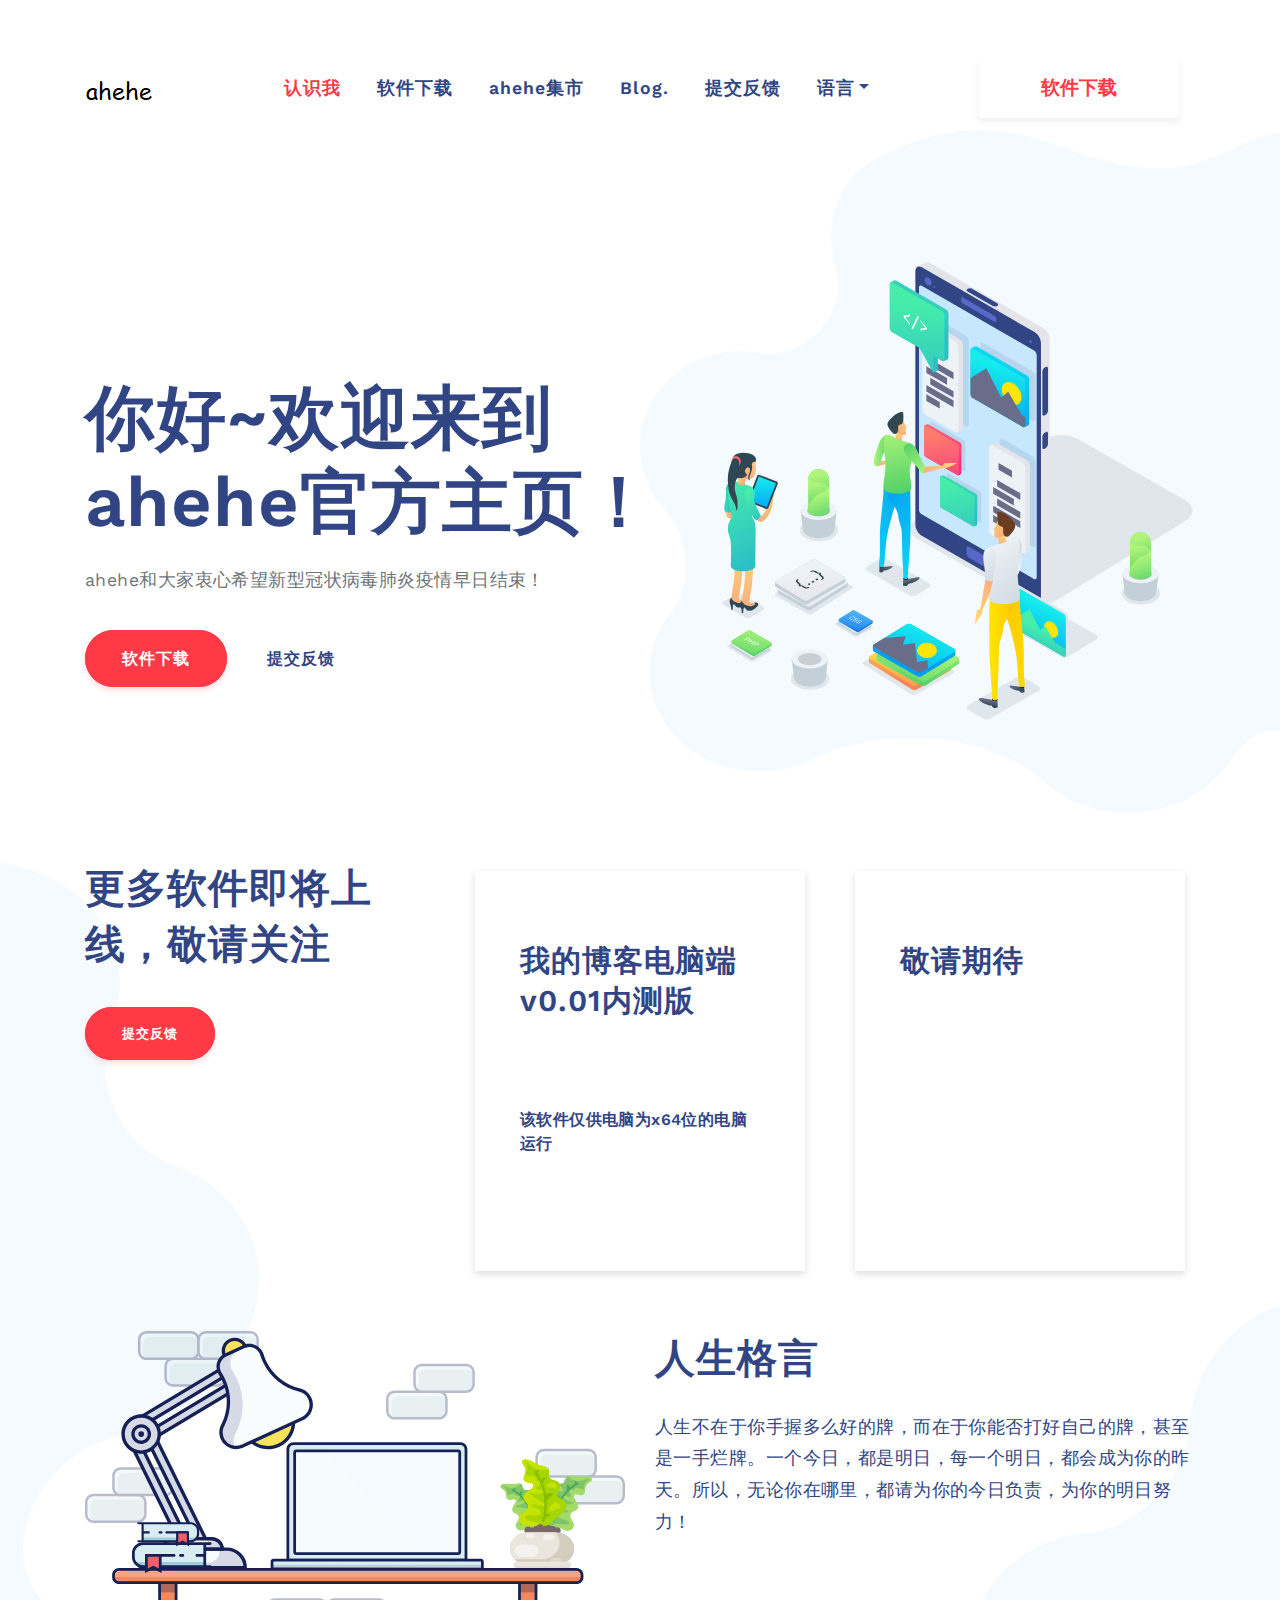
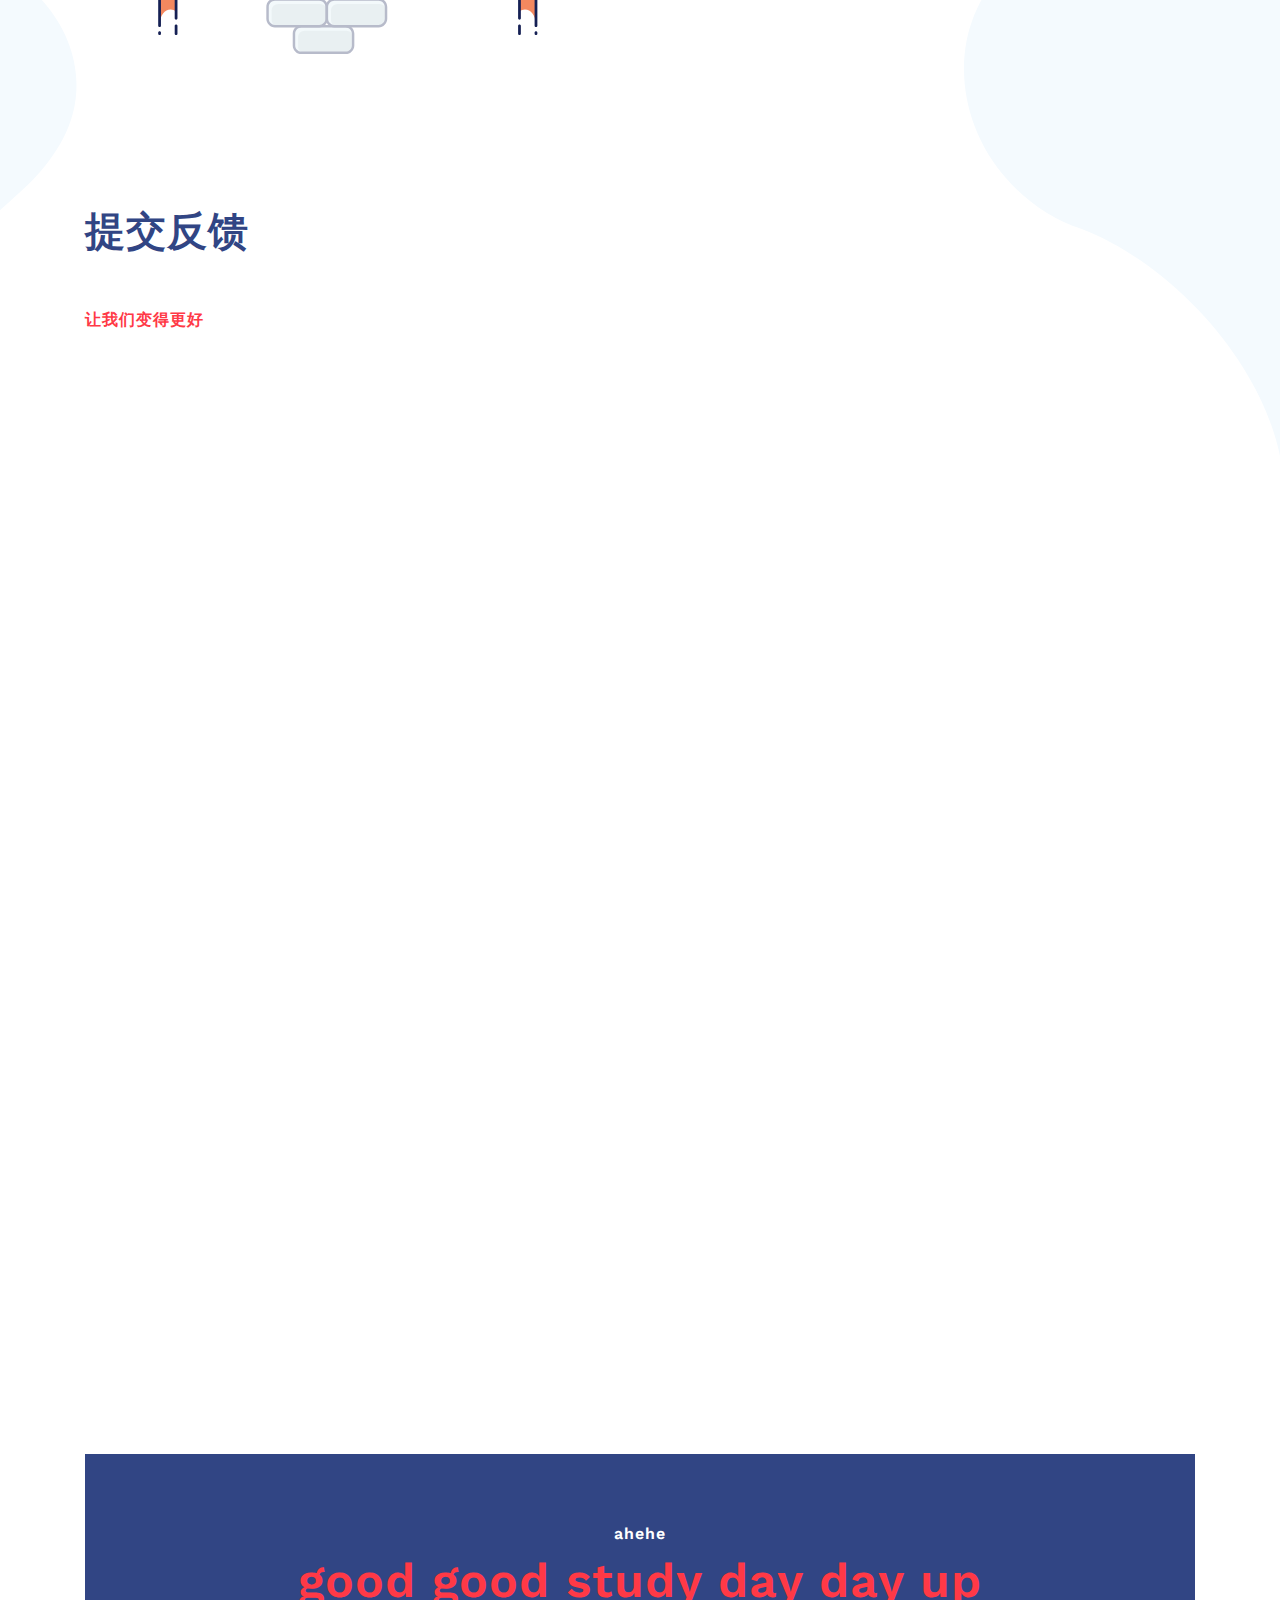
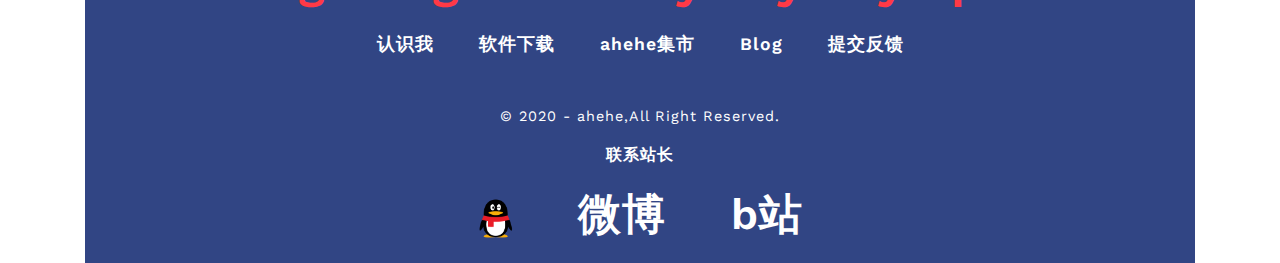
==== index.html @ 2400becf "Update index.html" ====
<!DOCTYPE html>
<html lang="ch">
<head>
    <!-- Metas -->
    <meta http-equiv="content-type" content="text/html; charset=utf-8" />
    <meta name="viewport" content="width=device-width, initial-scale=1.0">
    <meta name="author" content="" />
    <!-- Links -->
    <link rel="icon" type="image/png" href="images/1.jpg" /> <!--图标-->
    <link href="https://fonts.googleapis.com/css?family=Work+Sans:400,600&display=swap" rel="stylesheet">
    <link rel="stylesheet" href="icofont.min.css">
    <link href="css/bootstrap.min.css" rel="stylesheet" />
    <link href="css/slick.css" rel="stylesheet" />
    
    <link href="css/main.css" rel="stylesheet" />
    <!-- Document Title -->
    <title>ahehe | 官方网站</title>
</head>
<body>
  <!-- HEADER SECTION -->  
  <header id="home">
    <div class="container">
      <nav class="navbar navbar-expand-lg navbar-light ">
        <!-- Change Logo Img Here -->
        <a class="navbar-brand" href="#"><img src="images/无标题.png" alt="#"></a>
        <button class="navbar-toggler" type="button" data-toggle="collapse" data-target="#navbarSupportedContent" aria-controls="navbarSupportedContent" aria-expanded="false" aria-label="Toggle navigation">
          <div class="interactive-menu-button">
            <a href="#">
              <span>菜单</span>
            </a>
          </div>
        </button>
        <div class="collapse navbar-collapse" id="navbarSupportedContent">
          <ul class="navbar-nav mr-auto">
            <li class="nav-item active">
              <!-- Nav Link -->
              <a class="nav-link" data-scroll href="#home">认识我<span class="sr-only">(current)</span></a>
            </li>
            <li class="nav-item">
              <!-- Nav Link -->
              <a class="nav-link" data-scroll href="#about-us">软件下载</a>
            </li>
            <li class="nav-item">
              <!-- Nav Link -->
              <a class="nav-link" data-scroll href="http://ahehe.rthe.net/%E5%8D%B3%E5%B0%86%E4%B8%8A%E7%BA%BF.html" target="_blank" >ahehe集市</a>
            </li>
            <li class="nav-item">
              <!-- Nav Link -->
              <a class="nav-link" target="_blank" data-scroll href="https://ahehe2505.github.io/ahehe.github.io/" >Blog.</a>
            </li>
            <li class="nav-item">
              <!-- Nav Link -->
              <a class="nav-link" data-scroll href="#contact-us">提交反馈</a>
            </li>
            <li class="nav-item dropdown">
              <!-- Lang Dropdown Link -->
              <a class="nav-link dropdown-toggle" href="#" id="navbarDropdown" role="button" data-toggle="dropdown" aria-haspopup="true" aria-expanded="false">语言</a>
              <div class="dropdown-menu" aria-labelledby="navbarDropdown">
                <!-- Lang Dropdown Choice -->
                <a class="dropdown-item" href="#">中文站 </a>
                <!-- Lang Dropdown Choice -->
                <a class="dropdown-item" href="http://ahehe.rthe.net/%E5%8D%B3%E5%B0%86%E4%B8%8A%E7%BA%BF.html">英文站 </a>
              </div>
            </li>
          </ul>
          <form data-scroll href="#contact-us" class="contact-btn form-inline my-2 my-lg-0">
            <!-- Contacgt Us Button -->
            <a class="nav-link" data-scroll href="#about-us"><button>软件下载</button></a>
          </form>
        </div>
      </nav>
    </div>
    <!-- HERO SECTION -->    
    <div class="container-fluid hero">
      <img src="images/hero.svg" alt="">
      <div class="container">
        <!-- Hero Title -->
        <h1>你好~欢迎来到<br>ahehe官方主页！</h1>
        <!-- Hero Title Info -->
        <p>ahehe和大家衷心希望新型冠状病毒肺炎疫情早日结束！</p>
        <div class="hero-btns">
          <!-- Hero Btn First -->
          <a data-scroll href="#about-us">软件下载</a>
          <!-- Hero Btn Second -->
          <a data-scroll href="#contact-us">提交反馈</a>
        </div>
      </div>
    </div>
  </header>
  <!-- SERVICES SECTION -->  
  <section id="about-us" class="services">
    <div class="container-fluid">
      <div class="side-img"> 
        <img src="images/aside.svg" alt="">
      </div>
      <div class="side2-img"> 
        <img src="images/aside2.svg" alt="">
      </div>
      <div class="container">
        <div class="row">
          <div class="col-12 col-sm-12 col-lg-4 service-txt">
            <h2>更多软件即将上线，敬请关注</h2>
            <div class="hero-btns service-btn">
              <a data-scroll href="#contact-us">提交反馈</a>
            </div>
          </div>
          <div class="col-12 col-sm-6 col-lg-4">
            <div class="service-box">
              <img src="images/service-icon1.svg" alt="">
              <!-- Service Title -->
			  <a href="http://ahehe.rthe.net/%E5%8D%B3%E5%B0%86%E4%B8%8A%E7%BA%BF.html" target="_blank">
              <h3>我的博客电脑端v0.01内测版</h3>
              <!-- Replace Patch to Image Under -->
              <p><br><br><br>该软件仅供电脑为x64位的电脑运行</p>
			  </a>
            </div>
          </div>
          <div class="col-12 col-sm-6 col-lg-4">
            <div class="service-box">
              <img src="images/service-icon2.svg" alt="">
              <!-- Service Title -->
              <h3>敬请期待</h3>
              <!-- Service Info -->
              <p></p>
            </div>
          </div>
        </div>
      </div>
    </div>
  </section>
  <!-- ABOUT SECTION -->
  <section class="about">
    <div class="container">
      <div class="row">
        <div class="col-12 col-sm-12 col-lg-6">
          <img src="images/aboutimg.svg" alt="">
        </div>
        <div class="col-12 col-sm-12 col-lg-6">
          
          <h2>人生格言</h2>
          <!-- Replace About Us Text Under -->
          <p>人生不在于你手握多么好的牌，而在于你能否打好自己的牌，甚至是一手烂牌。一个今日，都是明日，每一个明日，都会成为你的昨天。所以，无论你在哪里，都请为你的今日负责，为你的明日努力！</p>
        </div>
      </div>
    </div>
  </section>

  <!-- CONTACT SECTION -->
  <section id="contact-us" class="contact">
    <div class="container">
      <div class="row">
        <div class="col-12">
          <h2>提交反馈</h2>
          <h5>让我们变得更好</h5>
        </div>
      </div>
<iframe height="1111" width=100% src="https://wj.qq.com/s2/5855349/6792/" frameborder="0" allowfullscreen></iframe>
  <!-- FOOTER SECTION -->
  <footer>
    <div class="container">
      <div class="row">
        <div class="col-12">
          <h5>ahehe</h5>
          <h3>good good study day day up</h3>
          <ul class="contact-nav">
            <li><a data-scroll href="#home">认识我</a></li>
            <li><a data-scroll href="#about-us">软件下载</a></li>
            <li><a data-scroll href="http://ahehe.rthe.net/%E5%8D%B3%E5%B0%86%E4%B8%8A%E7%BA%BF.html" target="_blank" >ahehe集市</a></li>
            <li><a data-scroll href="https://ahehe2505.github.io/blog/" target="_blank" >Blog</a></li>
            <li><a data-scroll href="#contact-us">提交反馈</a></li>
          </ul>
          
		  <h6>© 2020 - ahehe,All Right Reserved. </h6>
		  <h5>联系站长</h5>
          <ul class="social">
            <li><a href="#"><img src="images/QQ.png" alt="" width="35"></a></li>
            <li><a href="#">微博</a></li>
            <li><a href="#">b站</a></li>
          </ul>
        </div>
      </div>
    </div>
  </footer>
  <!-- Scripts -->
  <script src="https://code.jquery.com/jquery-3.2.1.slim.min.js" integrity="sha384-KJ3o2DKtIkvYIK3UENzmM7KCkRr/rE9/Qpg6aAZGJwFDMVNA/GpGFF93hXpG5KkN" crossorigin="anonymous"></script>
  <script src="https://cdnjs.cloudflare.com/ajax/libs/popper.js/1.11.0/umd/popper.min.js" integrity="sha384-b/U6ypiBEHpOf/4+1nzFpr53nxSS+GLCkfwBdFNTxtclqqenISfwAzpKaMNFNmj4" crossorigin="anonymous"></script>
  <script src="js/bootstrap.min.js"></script>
  <script src="js/slick.min.js"></script>
  <script src="js/smooth-scroll.min.js"></script>
  <script src="js/main.js"></script>
  <!-- Scripts Ends -->
</body>
</html>
---- css/main.css ----
/*-----------------------------------------------------------
    1  General Styles
    2  Typography
    3  Buttons & Links 
    4  Header
    5  Services
    6  About  
    7  Portfolio
    8  Blog
    9  Contact
    10 Footer
    11 Responsive 
-------------------------------------------------------------*/


/*-----------------------------------------------------------
    1. General Styles 
-------------------------------------------------------------*/
* {
  margin: 0;
  padding: 0;
}
html {
  -webkit-box-sizing: border-box;
  -moz-box-sizing: border-box;
  box-sizing: border-box;
}
*, *:before, *:after {
  -webkit-box-sizing: inherit;
  -moz-box-sizing: inherit;
  box-sizing: inherit;
}
a {
  font-weight: 600;
  color: #314584;
  text-decoration: none;
  letter-spacing: 1px;
  position: relative;
}
a:focus,
a:hover {
  color: rgba(44, 44, 44, 0.8);
  text-decoration: none;
}
img {
  max-width: 100%;
  height: auto;
}
h1,
.h1,
h2,
.h2,
h3,
.h3,
h4,
.h4,
h5,
.h5,
h6,
.h6 {
  color: #314584;
  font-weight: 600;
  letter-spacing: 1px;
}
:active,
:focus {
  outline: none !important;
}
/*-----------------------------------------------------------
  2. Typography 
------------------------------------------------------------*/
body {
  color: #314584;
  font-family: 'Work Sans', sans-serif;
  font-size: 14px;
  font-weight: 400;
  overflow-x: hidden;
  transition: opacity 1s;
  min-width: 330px;
}
h1,
.h1 {
  font-size: 4.4rem;
  margin-bottom: 20px;
}
h2,
.h2 {
  font-size: 2.5rem;
  line-height: 3.5rem;
  margin-bottom: 50px;
}
.about h2 {
  margin-bottom: 25px;
}
h3,
.h3 {
  font-size: 1.9rem;
  line-height: 2.5rem;
  margin-bottom: 15px;
}
h4,
.h4 {
  font-size: 24px;
}

h5,
.h5 {
  font-size: 1rem;
  color: #FF3946;
}
h6,
.h6 {
  font-size: 1rem;
  margin-bottom: 10px;
}
.about p {
  color: #314584;
}
p {
  font-size: 1.1rem;
  line-height: 1.8;
  color: #6E757A;
  margin-bottom: 15px;
  letter-spacing: 0.025em;
}
/*-----------------------------------------------------------
  3. Buttons & Links
-------------------------------------------------------------*/
.contact-btn button {
  width: 200px;
  height: 60px;
  border: 0px;
  -webkit-box-shadow: 0px 4px 6px 0px rgba(30,32,33,0.07);
  -moz-box-shadow: 0px 4px 6px 0px rgba(30,32,33,0.07);
  box-shadow: 0px 4px 6px 0px rgba(30,32,33,0.07);
  background-color: #fff;
  border-radius: 3px;
  font-size: 1.2rem;
  font-family: 'Work Sans', sans-serif;
  font-weight: 600;
  color: #FF3946;
}
.contact-btn i {
  font-size: 2rem;
  width: 100px;
  height: 100px;
  color: #FF3946;
}
.hero-btns a:first-child {
  background-color: #FF3946;
  border:2px solid #FF3946;
  color: #fff;
  padding: 17px 35px;
  font-size: 1.0rem;
  border-radius: 30px;
  -webkit-box-shadow: 0px 4px 5px 0px rgba(255,57,70,0.15);
  -moz-box-shadow: 0px 4px 5px 0px rgba(255,57,70,0.15);
  box-shadow: 0px 4px 5px 0px rgba(255,57,70,0.15);
}
.hero-btns a:first-child:hover {
  background-color: #fff;
  border:2px solid #FF3946;
  color: #314584;
  padding: 17px 35px;
  font-size: 1.0rem;
  border-radius: 30px;
  transition: all 0.3s ease;
}
.hero-btns a:last-child {
  color: #314584;
  padding: 17px 35px;
  font-size: 1.0rem;
}
.hero-btns a:last-child:hover {
  color: #FF3946;
  transition: all 0.3s ease;
}
.navbar-light .navbar-toggler {
  color: #314584;
  border: none;
}
.navbar-toggler {
  padding: .5rem 1.2rem .25rem 0rem;
  font-size: 1.25rem;
  line-height: 1;
  background-color: transparent;
  border: 1px solid transparent;
  border-radius: .25rem;
}
.interactive-menu-button {
  position: relative;
}
.interactive-menu-button a {
  width: 20px;
  height: 20px;
  display: block;
  position: relative;
}
.interactive-menu-button a span {
  height: 4px;
  position: absolute;
  background: #314584;
  text-indent: -999em;
  width: 100%;
  top: 6px;
  transition: all 0.5s cubic-bezier(0, 0.275, 0.125, 1);
}
.tlinks{text-indent:-9999px;height:0;line-height:0;font-size:0;overflow:hidden;}
.interactive-menu-button a span:before,
.interactive-menu-button a span:after {
  content: '';
  height: 4px;
  background: #314584;
  width: 100%;
  position: absolute;
  top: -6px;
  left: 0;
  transition: all 0.5s cubic-bezier(0, 0.275, 0.125, 1);
}
.interactive-menu-button a span:after {
  top: 6px;
}
.interactive-menu-button a.active span {
  background: transparent;
}
.interactive-menu-button a.active span:before {
  transform: translateY(6px) translateX(1px) rotate(45deg);
}
.interactive-menu-button a.active span:after {
  transform: translateY(-6px) translateX(1px) rotate(-45deg);
}
.navbar-nav .dropdown-menu {
  text-align: center;
  border: 0;
  background-color: #314584;
}
.navbar-nav .dropdown-menu a {
  color: #fff;
  cursor: pointer;
  font-size: 1.3rem;
  margin: 10px 0px;
}
.dropdown-item:focus, .dropdown-item:hover {
  color: #FF3946!important;
  text-decoration: none;
  background-color: #314584;
}
.service-btn a {
  color: #fff!important;
  font-size: 0.8rem!important;
}
.service-btn a:hover {
  color: #FF3946!important;
}
.more-btn {
  text-align: center;
  margin: 15px 0px 100px 0px;
}
.more-btn a {
  font-size: 1.2rem;
  color: #FF3946!important;
  cursor: pointer;
  padding: 20px 30px;
}
.more-btn a:hover {
  color: #314584!important;
}
.contact-btn {
  text-align: center;
  margin-top: 70px;
}
.contact-btn a {
  color: #fff!important;
}
.contact-btn a:hover {
  color: #314584!important;
}
/*-----------------------------------------------------------
  4. Header
-------------------------------------------------------------*/
.navbar-light .navbar-nav .nav-link {
  color: #314584;
  font-size: 1.1rem;
}
.hero-btns {
  margin-bottom: 350px;
}
.navbar-light .navbar-nav .active>.nav-link, .navbar-light .navbar-nav .nav-link.active, .navbar-light .navbar-nav .nav-link.show, .navbar-light .navbar-nav .show>.nav-link {
  color: #FF3946;
}
.navbar {
  padding: 50px 0 0 0;
}
.navbar-light .navbar-brand {
  margin-right: 10%;
}
.nav-item {
  padding: 0 10px;
}
.navbar-light .navbar-nav .nav-link:focus, .navbar-light .navbar-nav .nav-link:hover {
  color: #FF3946;
}
.hero img {
  position: absolute;
  top: 0;
  right: 0;
  z-index: -9;
  margin-top: 30px;
  width: 50%;
}
.hero h1 {
  margin-top: 250px;
}
.hero p {
  margin-bottom: 50px;
}
/*-----------------------------------------------------------
  5. Services
-------------------------------------------------------------*/
.services {
  padding: 50px 0px;
}
.services p {
  font-size: 1.0rem;
  color: #314584;
  line-height: 1.5rem;
}
.side-img img {
  position: absolute;
  left: -20px;
}
.side2-img img {
  position: absolute;
  right: -20px;
  top: 1300px;
}
.service-box {
  background-color: #fff;
  padding: 40px 45px;
  margin: 10px;
  -webkit-box-shadow: 0px 3px 7px 0px rgba(28,31,33,0.15);
  -moz-box-shadow: 0px 3px 7px 0px rgba(28,31,33,0.15);
  box-shadow: 0px 3px 7px 0px rgba(28,31,33,0.15);
  min-height: 400px;
}
.service-box img {
  margin-bottom: 30px;
}
/*-----------------------------------------------------------
  6. About
-------------------------------------------------------------*/
.about {
  margin-bottom: 150px;
}
/*-----------------------------------------------------------
 7. Portfolio
-------------------------------------------------------------*/
.portfolio-aside img {
  margin-top: 20px;
  position: absolute;
  left: -20px;
}
.work-box {
  margin-bottom: 30px;
}
.work-box img {
  width: 370px;
  height: auto;
}
/* Portfolio Gallery Hover */
.photobox{
  display: inline-block;
}
.photobox__previewbox{
  position: relative;
  overflow: hidden;
}
.photobox__preview{
  display: block;
  max-width: 100%;
}
.photobox__previewbox:before{
  content: "";
}
.photobox_type10 .photobox__previewbox:before{
  width: 0;
  height: 0;
  padding: 25%;
  background-color: #314584;
  opacity: 0.8;
  border-radius: 50%;
  position: absolute;
  top: 50%;
  left: 50%;
  transition: transform calc(var(--photoboxAnimationDuration, .8s) / 2) ease;
  will-change: transform;
  transform: translate(-50%, -50%) scale(0);
}
.photobox_type10:hover .photobox__previewbox:before{
  transform: translate(-50%, -50%) scale(4);
  transition-duration: var(--photoboxAnimationDuration, .8s);
}
.photobox_type10 .photobox__label{
  width: 95%;
  text-align: center;
  opacity: 0;  
  transition: opacity calc(var(--photoboxAnimationDuration, .8s) / 4) cubic-bezier(0.71, 0.05, 0.29, 0.9), transform calc(var(--photoboxAnimationDuration, .8s) / 4) cubic-bezier(0.71, 0.05, 0.29, 0.9);
  will-change: opacity, transform;
  position: absolute;
  top: 50%;
  left: 50%;
  transform: translate(-50%, 200%);
  z-index: 3;
  color: #fff;
  font-family: 'Work Sans', sans-serif;
  font-weight: 600;
  font-size: 1.1rem; 
}
.photobox_type10:hover .photobox__label{
  opacity: 1;
  transform: translate(-50%, -50%);
  transition-duration: calc(var(--photoboxAnimationDuration, .8s) / 2);
  transition-delay: calc(var(--photoboxAnimationDuration, .8s) / 4);
}
.hide {
  display: none;
  transition: all 0.3s ease;
}
/*-----------------------------------------------------------
  8. Blog
-------------------------------------------------------------*/
.blog-aside img {
  position: absolute;
  right: -20px;
  margin-top: 200px;
}
.blog {
  padding: 25px 0px;
  margin-bottom: 100px;
}
.blog-box {
  background-color: #fff;
  min-height: 330px;
  max-width: 370px;
  padding: 50px 25px;
  -webkit-box-shadow: 0px 3px 7px 0px rgba(28,31,33,0.15);
  -moz-box-shadow: 0px 3px 7px 0px rgba(28,31,33,0.15);
  box-shadow: 0px 3px 7px 0px rgba(28,31,33,0.15);
  margin: 10px;
}
.blog-box p:nth-child(2) {
  font-size: 0.9rem;
  color: #6E757A!important;
}
.blog-box p:nth-child(3) {
  font-size: 1.2rem;
  color: #314584;
}
.slick-prev {
  position: absolute;
  right: 60px;
  top: -50px;
}
.slick-next  {
  position: absolute;
  right: 10px;
  top: -50px;
}
.blog-slider button {
  font-size: 3rem;
  border: none;
  background-color: #fff;
  color: #BBBBBC;
}
.blog-slider button:hover {
  color: #314584;
  transition: all 0.3s ease;
}
.blog-first {
  background-color: #FF3946;
}
.blog-first h6 {
  color: #fff;
}
.blog-first p:nth-child(2) {
  color: #fff!important;
}
.blog-first p:nth-child(3) {
  color: #fff;
}
.blog-slider {
  cursor: pointer;
}
.hide-blog {
  display: none;
}
#blog-btn {
  color: #FF3946;
  font-size: 1.2rem;
  font-family: 'Work Sans', sans-serif;
  font-weight: 600;
  background-color: #fff;
  border: none;
  margin-top: 20px;
}
#blog-btn:hover {
  color: #314584;
}
.hide-me {
  display: none;
}
/*-----------------------------------------------------------
  9. Contact
-------------------------------------------------------------*/
.contact {
  max-height: 550px;
}
.email input {
  width: 100%;
  height: 60px;
  background-color: #F4FAFE;
  border: none;
  padding: 0px 20px;
  color: #314584;
  font-weight: 600;
  margin-bottom: 15px;
}
::-webkit-input-placeholder { /* Chrome/Opera/Safari */
  color: #314584;
  font-weight: 600;
}
::-moz-placeholder { /* Firefox 19+ */
  color: #314584;
  font-weight: 600;
}
:-ms-input-placeholder { /* IE 10+ */
  color: #314584;
  font-weight: 600;
}
:-moz-placeholder { /* Firefox 18- */
  color: #314584;
  font-weight: 600;
}
textarea {
  background-color: #F4FAFE;
  border: none;
  width: 100%;
  padding: 20px;
  margin-top: 15px;
  color: #314584;
  font-weight: 600;
}
/*-----------------------------------------------------------
  10. Footer
-------------------------------------------------------------*/
footer {
  background-color: #314584;
  width: 100%;
  min-height: 400px;
  text-align: center;
  padding: 70px 0px 0px 0px;
}
footer h5{
  color: #fff;
  padding-bottom: 10px;
}
footer h3{
  color: #FF3946;
  font-size: 3rem;
  margin-bottom: 30px;
}
.contact-nav li {
  display: inline;
  color: #fff;
}
.contact-nav a {
  color: #fff;
  font-size: 1.1rem;
  padding: 20px 20px;
}
.contact-nav a:hover {
  color: #FF3946;
}
footer h6 {
  color: #fff;
  font-size: 0.9rem;
  font-weight: 400;
  margin-top: 50px;
  margin-bottom: 20px;
}
.social li {
  display: inline;
}
.social li a {
  font-size: 2.7rem;
  color: #fff;
  margin: 0px 30px;
}
.social li a:hover {
  color: #FF3946;
  transition: all 0.3s ease;
}
/*-----------------------------------------------------------
  11. Responsive
-------------------------------------------------------------*/
@media (max-width: 1700px) {
  .hero-btns {
    margin-bottom: 200px;
  }
}
@media (max-width: 1500px) {
  .hero img {
    margin-top: 130px;
  }
}
@media (max-width: 1350px) {
  .hero-btns {
    margin-bottom: 140px;
  }
}
@media (max-width: 1199px) {
  .nav-item {
    padding: 0px; 
  }
  .navbar-light .navbar-nav .nav-link {
    font-size: 1rem;
  }
  .contact-btn button {
    -webkit-box-shadow: none;
    -moz-box-shadow: none;
    box-shadow:none;
    background-color: none;
    font-size: 1rem;
}
  .hero img {
    margin-top: 150px;
    width: 45%;
  }
  .hero h1 {
    margin-top: 150px;
  }
  h2 {
    font-size: 2rem;
    line-height: 3.0rem;
  }
  h3 {
    font-size: 1.4rem;
    line-height: 2rem;
    margin-bottom: 20px;
  }
  .services p {
    font-size: 0.8rem;
  }
  .hero-btns {
    margin-bottom: 120px;
  }
}
@media (max-width: 991px) {
  .navbar {
    padding: 15px 0 0 0;
  }
  .hero img {
    display: none;
  }
  .hero {
    text-align: center;
  }
  .hero h1 {
    margin-top: 80px;
  }
  .navbar-collapse {
    text-align: center;
    margin-top: 50px;
  }
  .navbar-light .navbar-nav .nav-link {
    font-size: 2rem;
  }
  .contact-btn {
    display: none;
  }
  .hero-btns {
    margin-bottom: 70px;
  }
  .service-txt {
    text-align: center;
  }
  .about img {
    margin-bottom: 70px;
  }
  .about {
    text-align: center;
  }
  .portfolio {
    text-align: center;
  }
  .blog {
    text-align: center;
  }
  .blog-box {
    margin: 0 auto;
    margin-bottom: 25px;
  }
  .contact {
    text-align: center;
  }

}
@media (max-width: 768px) {
  .hero h1 {
    font-size: 3.5rem;
  }
  .service-box {
    padding: 20px 25px;
    margin: 0px;
  }
  .contact-nav a {
    font-size: 1rem;
    padding: 20px 5px;
  }
}

@media (max-width: 575px) {
  .service-box {
    padding: 20px 25px;
    max-width: 300px;
    margin: 0 auto;
    margin-bottom: 40px;
  }
  footer h3{
    font-size: 2.5rem;
  }
}
@media (max-width: 454px) {
  .hero h1 {
    font-size: 3.0rem;
    margin-top: 50px;
  }
  .hero p {
    font-size: 0.8rem;
  }
  .hero-btns a:first-child {
    font-size: 0.8rem;
    display: block;
    width: 70%;
    margin: 0 auto;
  }
  .hero-btns a:last-child {
    font-size: 0.8rem;
    display: block;
    width: 70%;
    margin: 0 auto;
  }
  footer h3{
    line-height: 2.6rem;
  }
  .contact-nav li {
    display: block;
  }
  .social li {
    display: block;
  }
}
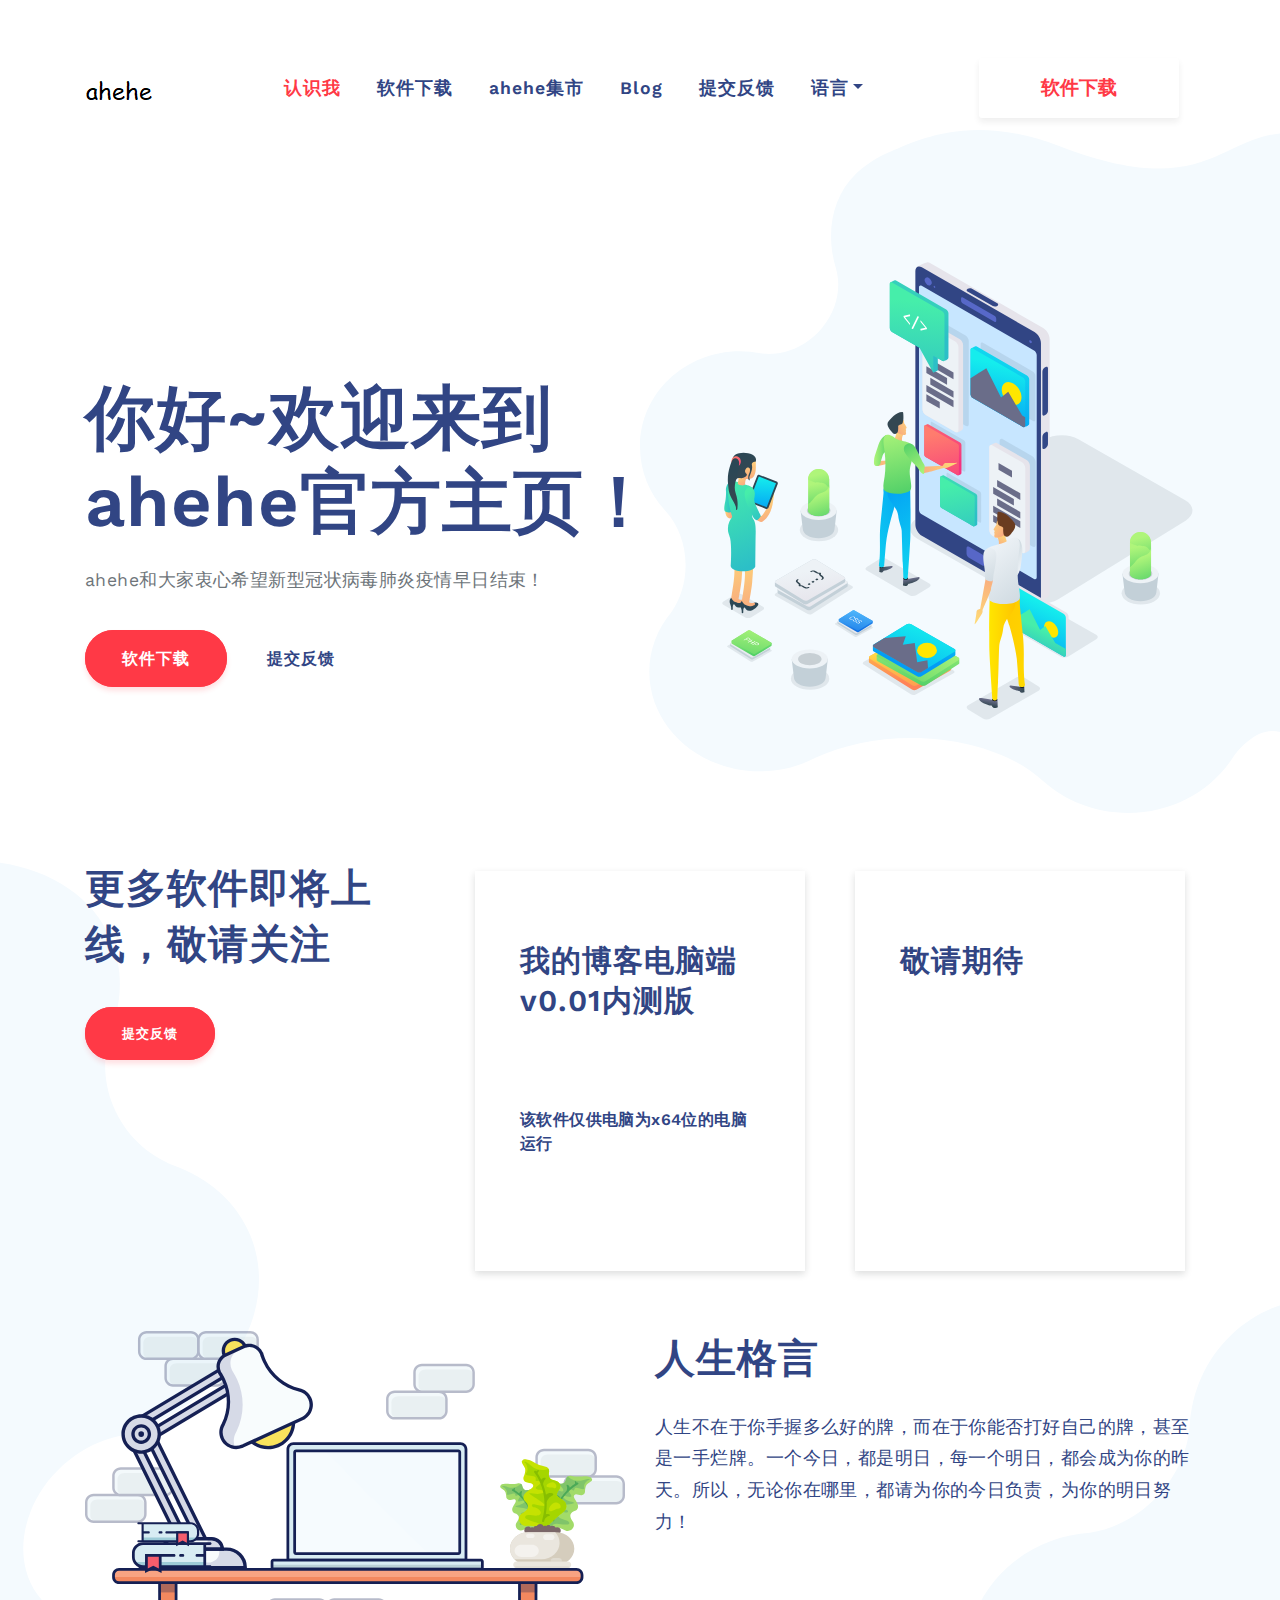
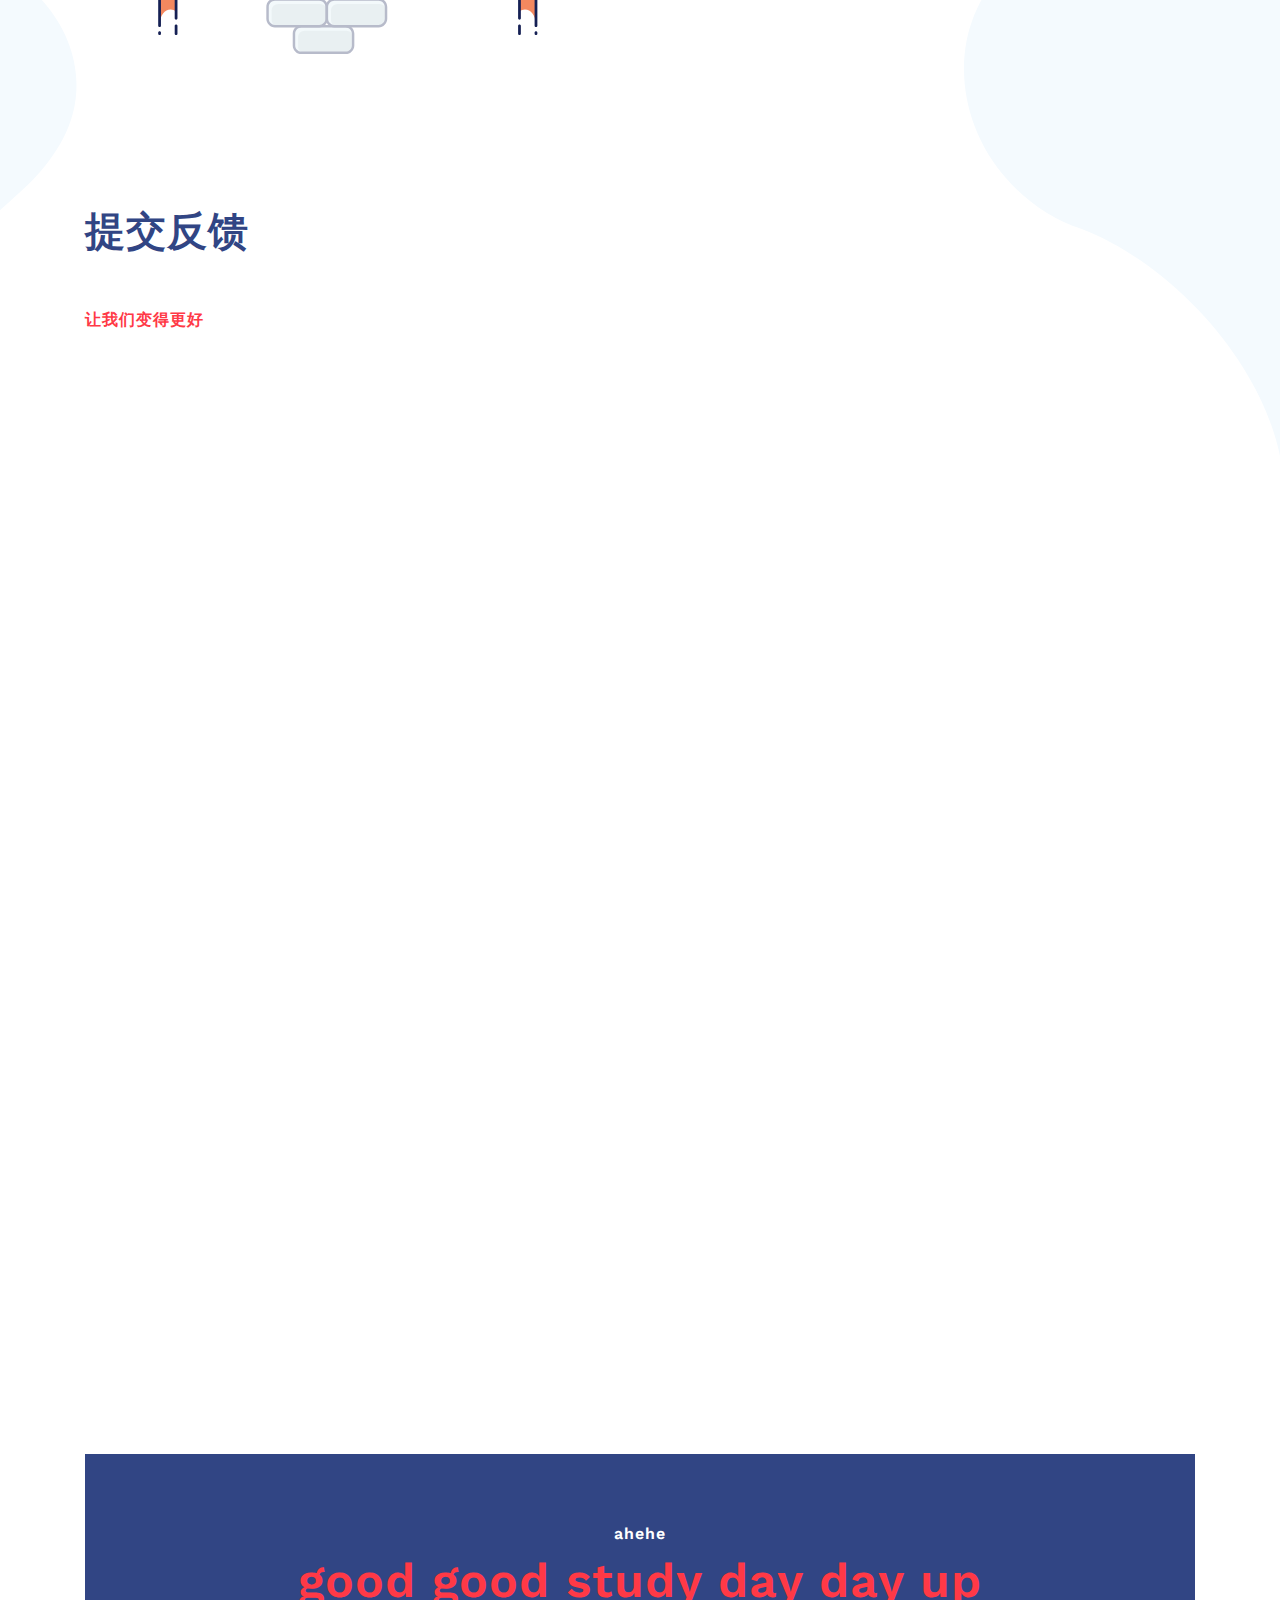
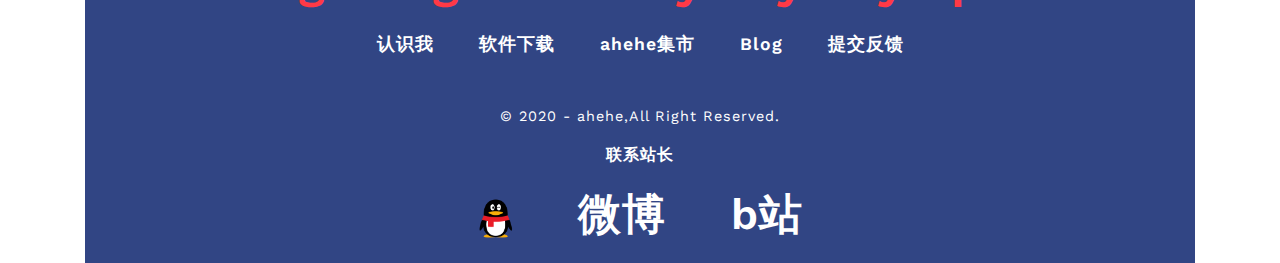
==== commit 3c1559f6: "Update index.html" ====
--- a/index.html
+++ b/index.html
@@ -46,7 +46,7 @@
             </li>
             <li class="nav-item">
               <!-- Nav Link -->
-              <a class="nav-link" target="_blank" data-scroll href="https://ahehe2505.github.io/ahehe.github.io/" >Blog.</a>
+              <a class="nav-link" target="_blank" data-scroll href="https://ahehe2505.github.io/blog/" >Blog</a>
             </li>
             <li class="nav-item">
               <!-- Nav Link -->
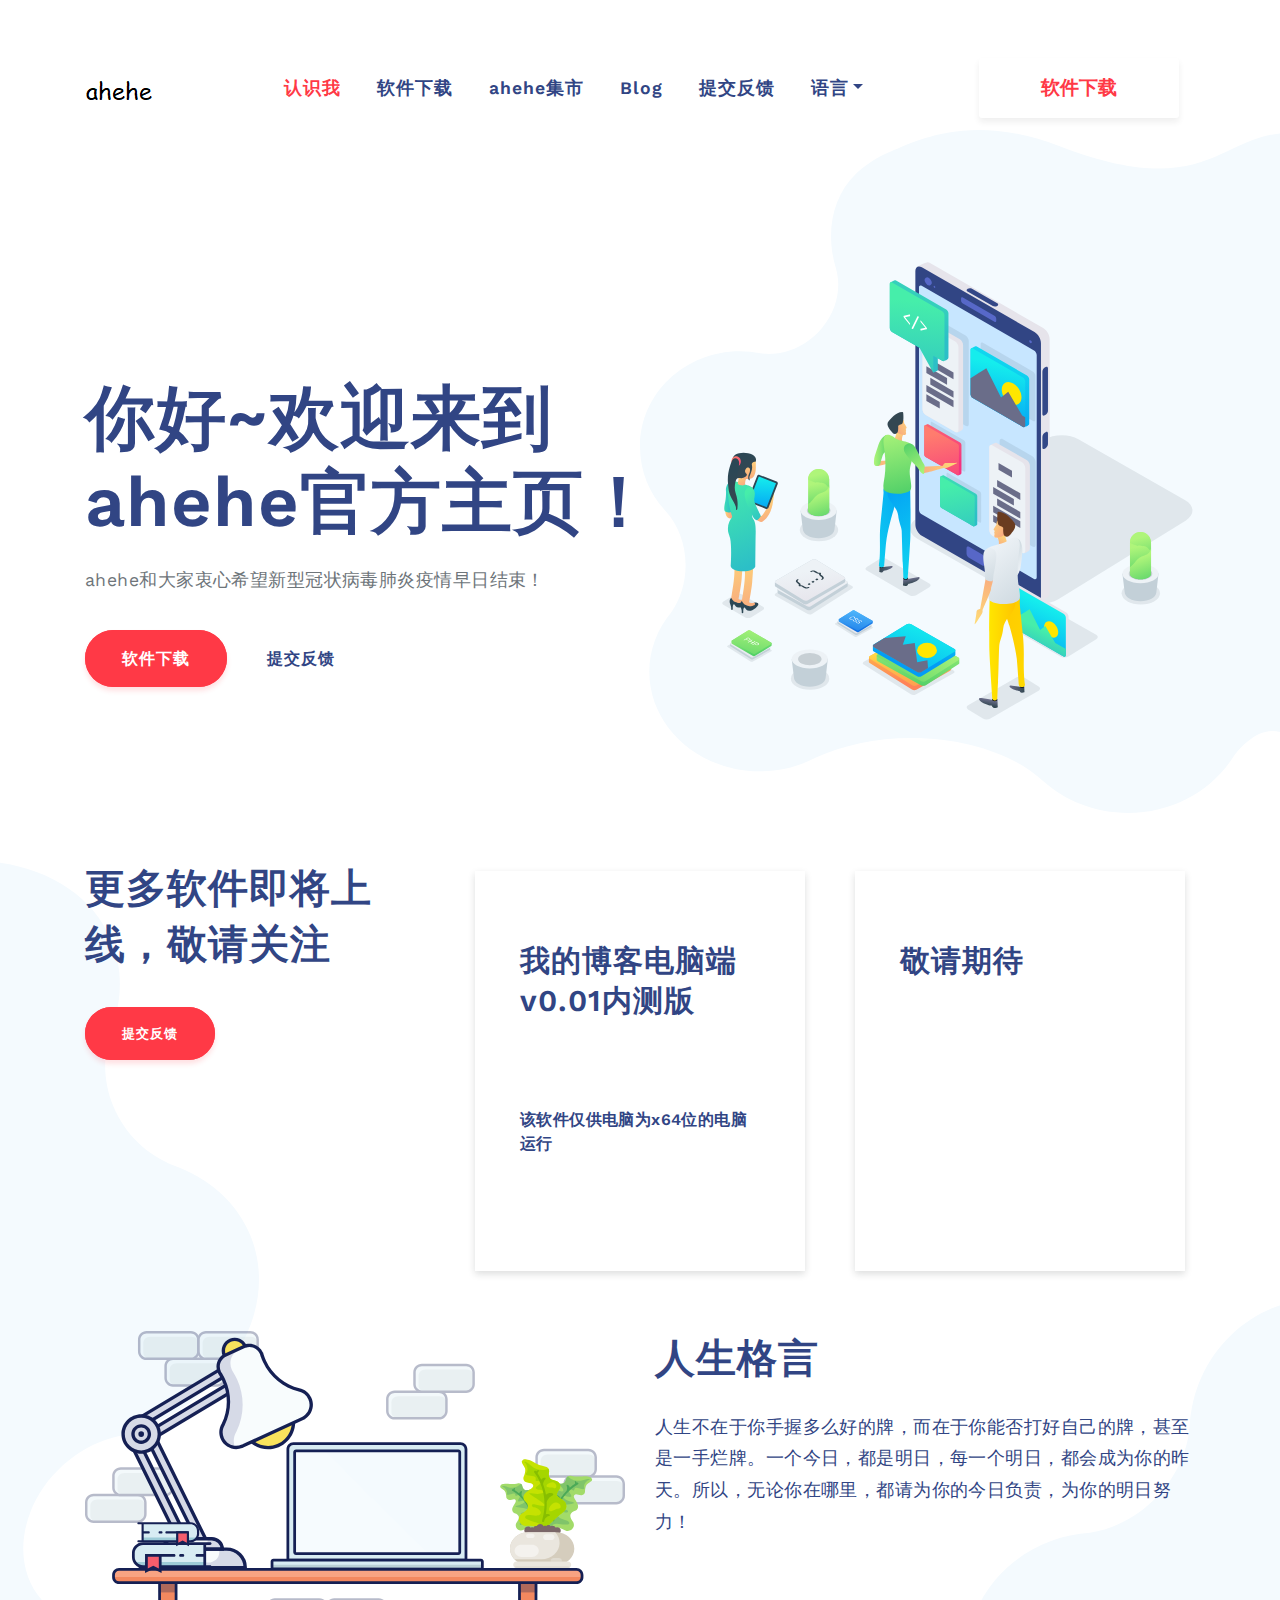
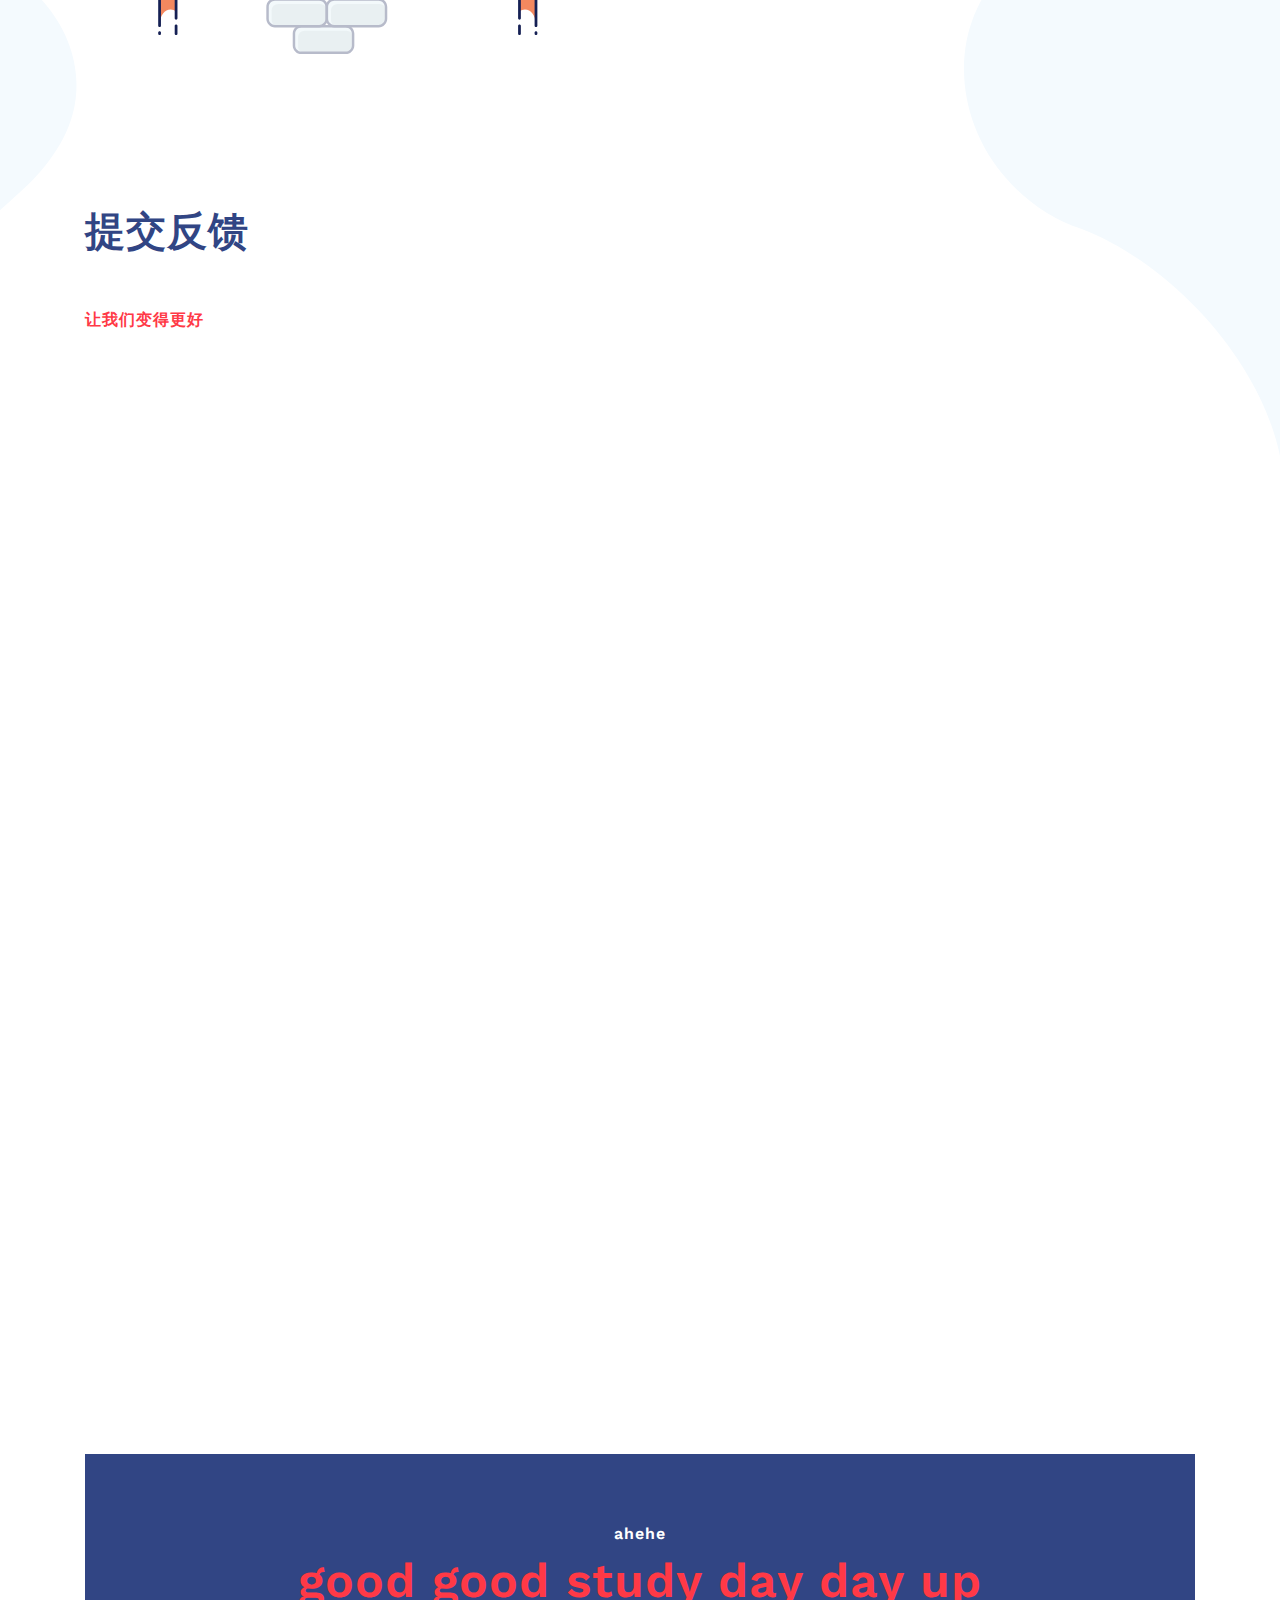
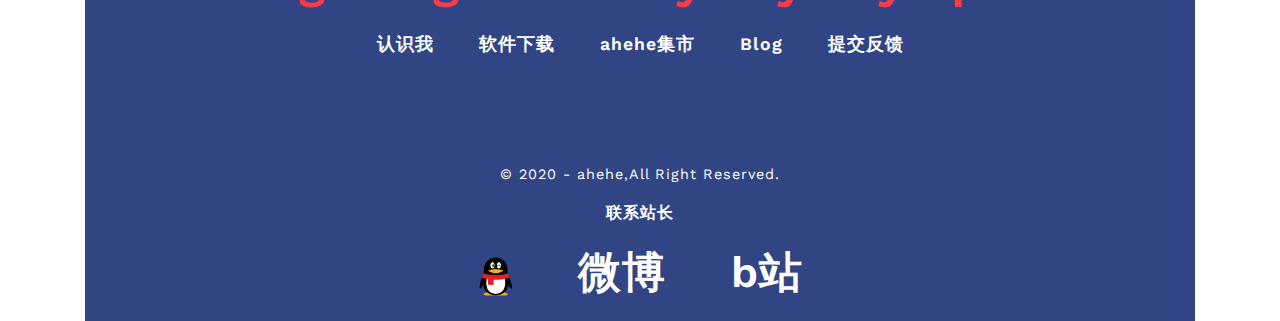
==== commit 0511e923: "Update index.html" ====
--- a/index.html
+++ b/index.html
@@ -17,6 +17,7 @@
     <title>ahehe | 官方网站</title>
 </head>
 <body>
+	
   <!-- HEADER SECTION -->  
   <header id="home">
     <div class="container">
@@ -168,9 +169,11 @@
             <li><a data-scroll href="http://ahehe.rthe.net/%E5%8D%B3%E5%B0%86%E4%B8%8A%E7%BA%BF.html" target="_blank" >ahehe集市</a></li>
             <li><a data-scroll href="https://ahehe2505.github.io/blog/" target="_blank" >Blog</a></li>
             <li><a data-scroll href="#contact-us">提交反馈</a></li>
-          </ul>
+          </ul><br>
           
-		  <h6>© 2020 - ahehe,All Right Reserved. </h6>
+		  <script type="text/javascript">document.write(unescape("%3Cspan id='cnzz_stat_icon_1278844303'%3E%3C/span%3E%3Cscript src='https://s9.cnzz.com/z_stat.php%3Fid%3D1278844303%26online%3D1%26show%3Dline' type='text/javascript'%3E%3C/script%3E"));</script>
+  <script type="text/javascript" src="http://tajs.qq.com/stats?sId=undefined" charset="UTF-8"></script><br>
+		<h6>© 2020 - ahehe,All Right Reserved. </h6>
 		  <h5>联系站长</h5>
           <ul class="social">
             <li><a href="#"><img src="images/QQ.png" alt="" width="35"></a></li>
@@ -189,5 +192,6 @@
   <script src="js/smooth-scroll.min.js"></script>
   <script src="js/main.js"></script>
   <!-- Scripts Ends -->
+	    <script type="text/javascript">document.write(unescape("%3Cspan id='cnzz_stat_icon_1278844303'%3E%3C/span%3E%3Cscript src='https://s9.cnzz.com/z_stat.php%3Fid%3D1278844303%26online%3D1%26show%3Dline' type='text/javascript'%3E%3C/script%3E"));</script>
 </body>
 </html>
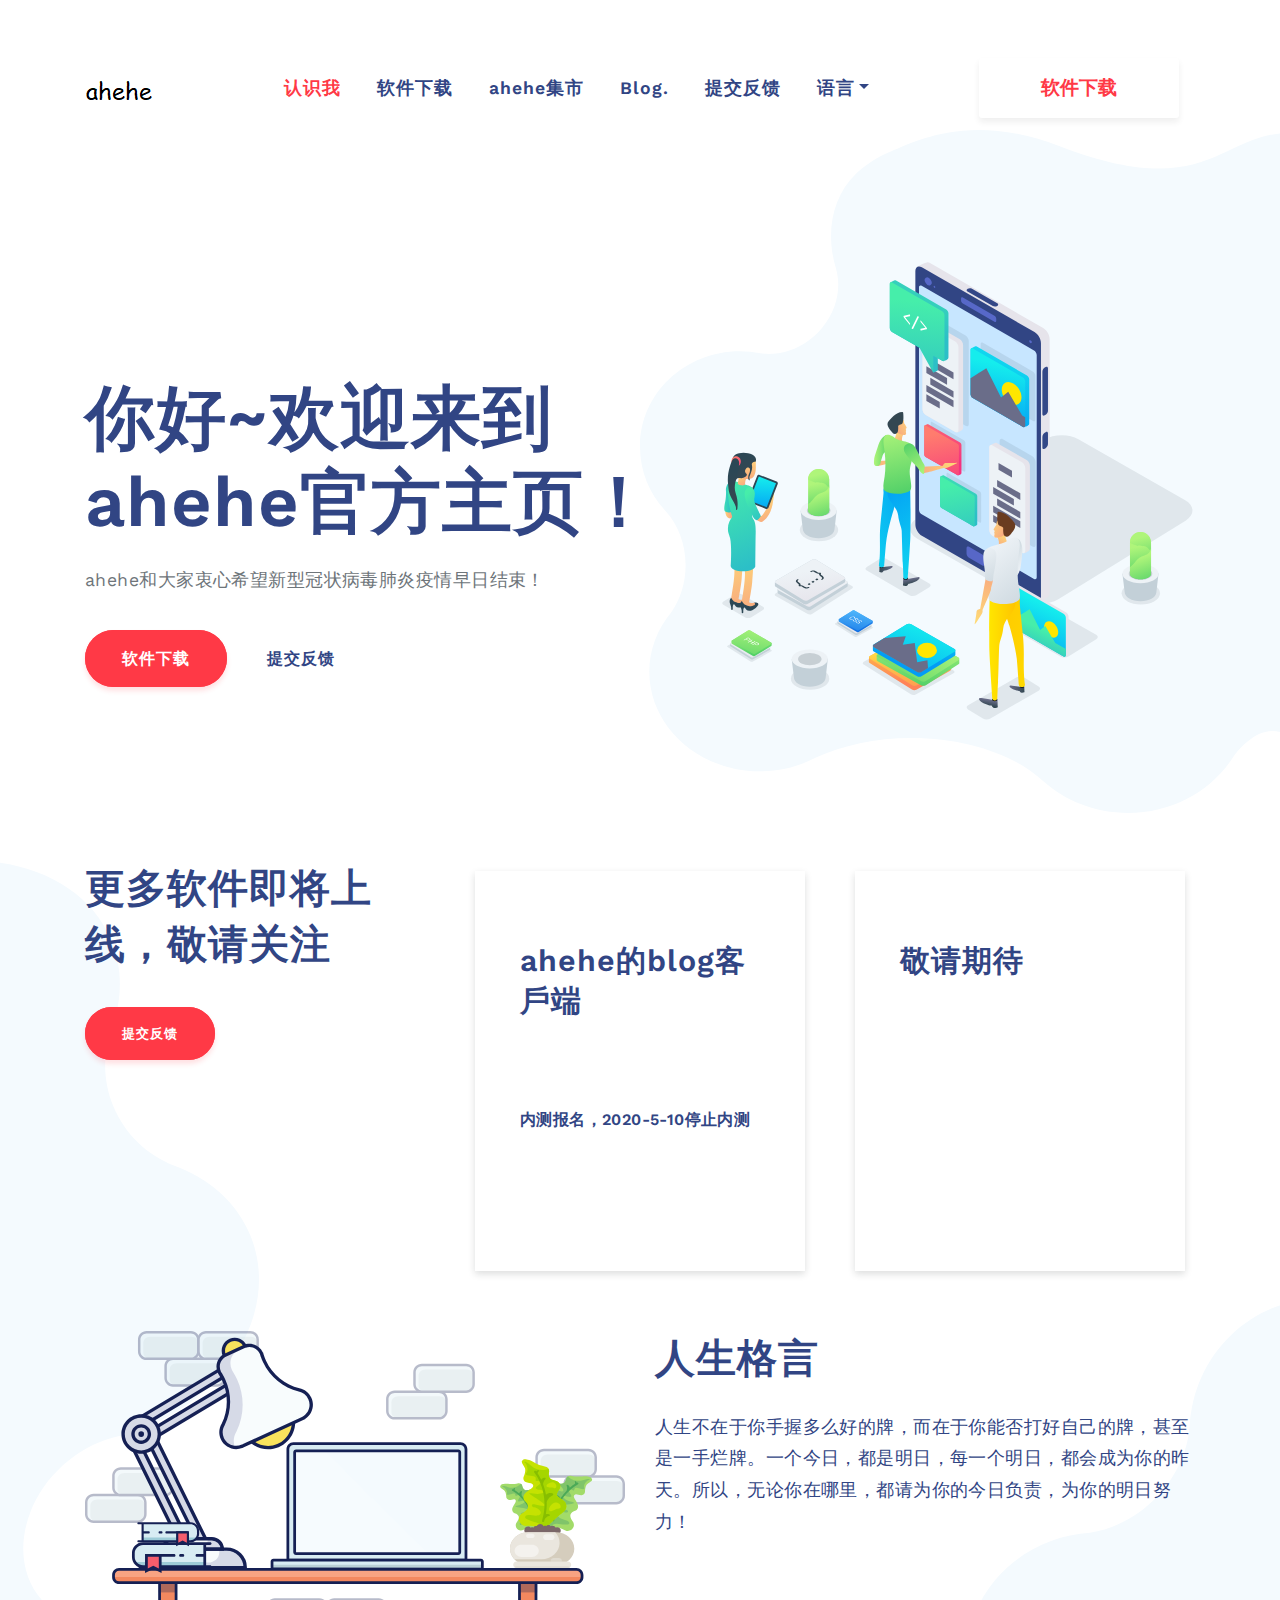
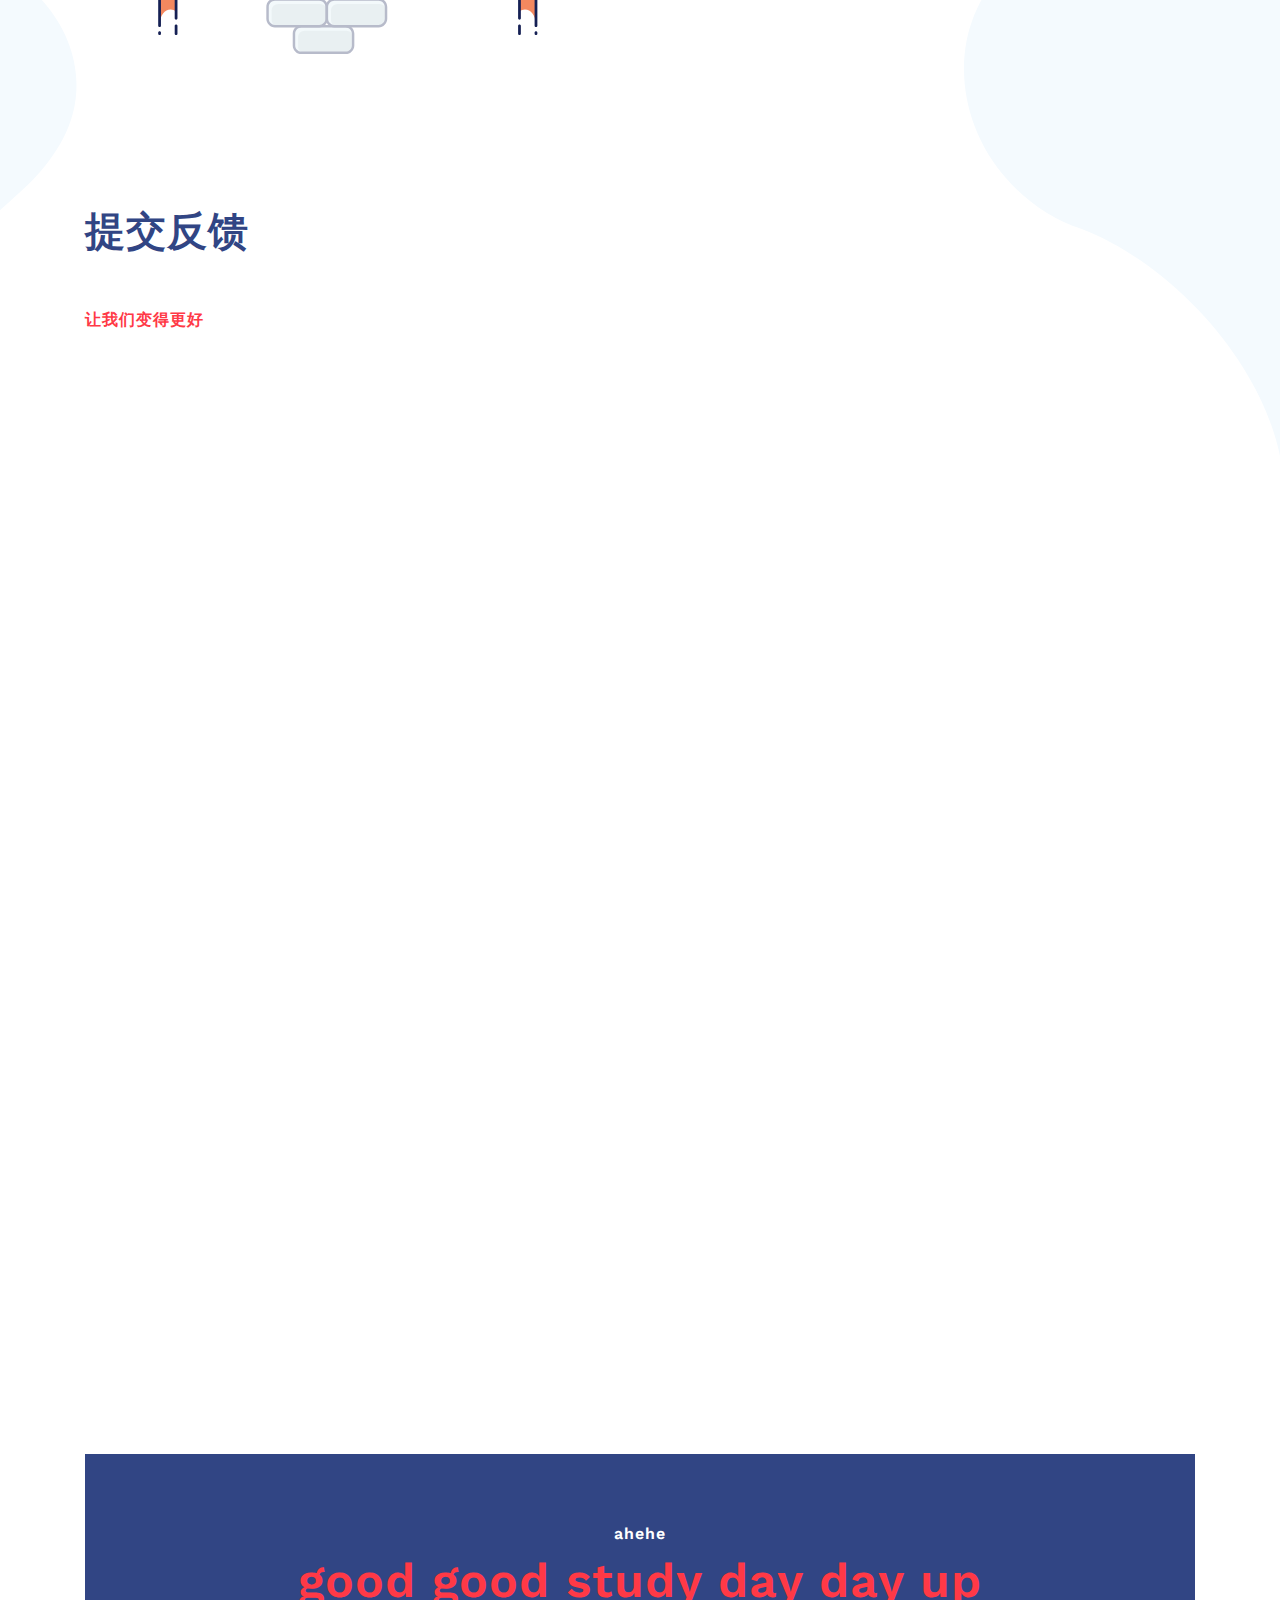
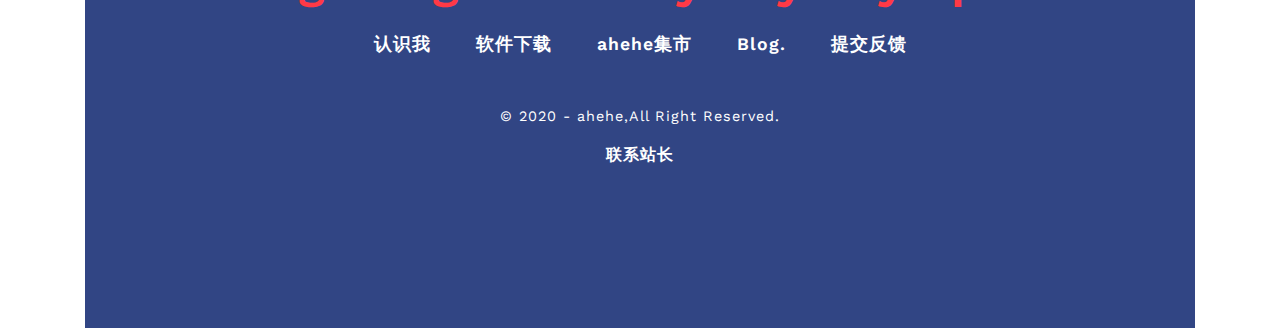
==== commit abb882a8: "Add files via upload" ====
--- a/index.html
+++ b/index.html
@@ -17,7 +17,7 @@
     <title>ahehe | 官方网站</title>
 </head>
 <body>
-	
+
   <!-- HEADER SECTION -->  
   <header id="home">
     <div class="container">
@@ -47,7 +47,7 @@
             </li>
             <li class="nav-item">
               <!-- Nav Link -->
-              <a class="nav-link" target="_blank" data-scroll href="https://ahehe2505.github.io/blog/" >Blog</a>
+              <a class="nav-link" target="_blank" data-scroll href="https://ahehe2505.github.io/ahehe.github.io/" >Blog.</a>
             </li>
             <li class="nav-item">
               <!-- Nav Link -->
@@ -109,10 +109,10 @@
             <div class="service-box">
               <img src="images/service-icon1.svg" alt="">
               <!-- Service Title -->
-			  <a href="http://ahehe.rthe.net/%E5%8D%B3%E5%B0%86%E4%B8%8A%E7%BA%BF.html" target="_blank">
-              <h3>我的博客电脑端v0.01内测版</h3>
+			  <a href="https://wj.qq.com/s2/6044816/db0b/" target="_blank">
+              <h3>ahehe的blog客戶端</h3>
               <!-- Replace Patch to Image Under -->
-              <p><br><br><br>该软件仅供电脑为x64位的电脑运行</p>
+              <p><br><br><br>内测报名，2020-5-10停止内测</p>
 			  </a>
             </div>
           </div>
@@ -167,18 +167,19 @@
             <li><a data-scroll href="#home">认识我</a></li>
             <li><a data-scroll href="#about-us">软件下载</a></li>
             <li><a data-scroll href="http://ahehe.rthe.net/%E5%8D%B3%E5%B0%86%E4%B8%8A%E7%BA%BF.html" target="_blank" >ahehe集市</a></li>
-            <li><a data-scroll href="https://ahehe2505.github.io/blog/" target="_blank" >Blog</a></li>
+            <li><a data-scroll href="https://ahehe2505.github.io/ahehe.github.io/" target="_blank" >Blog.</a></li>
             <li><a data-scroll href="#contact-us">提交反馈</a></li>
-          </ul><br>
+          </ul>
           
-		  <script type="text/javascript">document.write(unescape("%3Cspan id='cnzz_stat_icon_1278844303'%3E%3C/span%3E%3Cscript src='https://s9.cnzz.com/z_stat.php%3Fid%3D1278844303%26online%3D1%26show%3Dline' type='text/javascript'%3E%3C/script%3E"));</script>
-  <script type="text/javascript" src="http://tajs.qq.com/stats?sId=undefined" charset="UTF-8"></script><br>
-		<h6>© 2020 - ahehe,All Right Reserved. </h6>
+		  <h6>© 2020 - ahehe,All Right Reserved. </h6>
 		  <h5>联系站长</h5>
           <ul class="social">
-            <li><a href="#"><img src="images/QQ.png" alt="" width="35"></a></li>
-            <li><a href="#">微博</a></li>
-            <li><a href="#">b站</a></li>
+            <li><a href="#"><img src="images/微信.svg" alt="" width="65"></a></li>
+            <li><a href="https://space.bilibili.com/399381257" target="_blank"><img src="images/哔哩哔哩动画.svg" alt="" width="55" ></a></li>
+            <li><a target="_blank" href="http://wpa.qq.com/msgrd?v=3&amp;uin=208947354&amp;site=qq&amp;menu=yes"><img src="images/qq.svg" alt="" width="45"></a></li>
+			  <br>
+			  <li><a href="https://www.youtube.com/channel/UC6huf26ce3sqL-XkXAwS56Q?view_as=subscriber" target="_blank"><img src="images/youtube.svg" alt="" width="55"></a></li>
+			
           </ul>
         </div>
       </div>
@@ -192,6 +193,5 @@
   <script src="js/smooth-scroll.min.js"></script>
   <script src="js/main.js"></script>
   <!-- Scripts Ends -->
-	    <script type="text/javascript">document.write(unescape("%3Cspan id='cnzz_stat_icon_1278844303'%3E%3C/span%3E%3Cscript src='https://s9.cnzz.com/z_stat.php%3Fid%3D1278844303%26online%3D1%26show%3Dline' type='text/javascript'%3E%3C/script%3E"));</script>
 </body>
-</html>
+</html>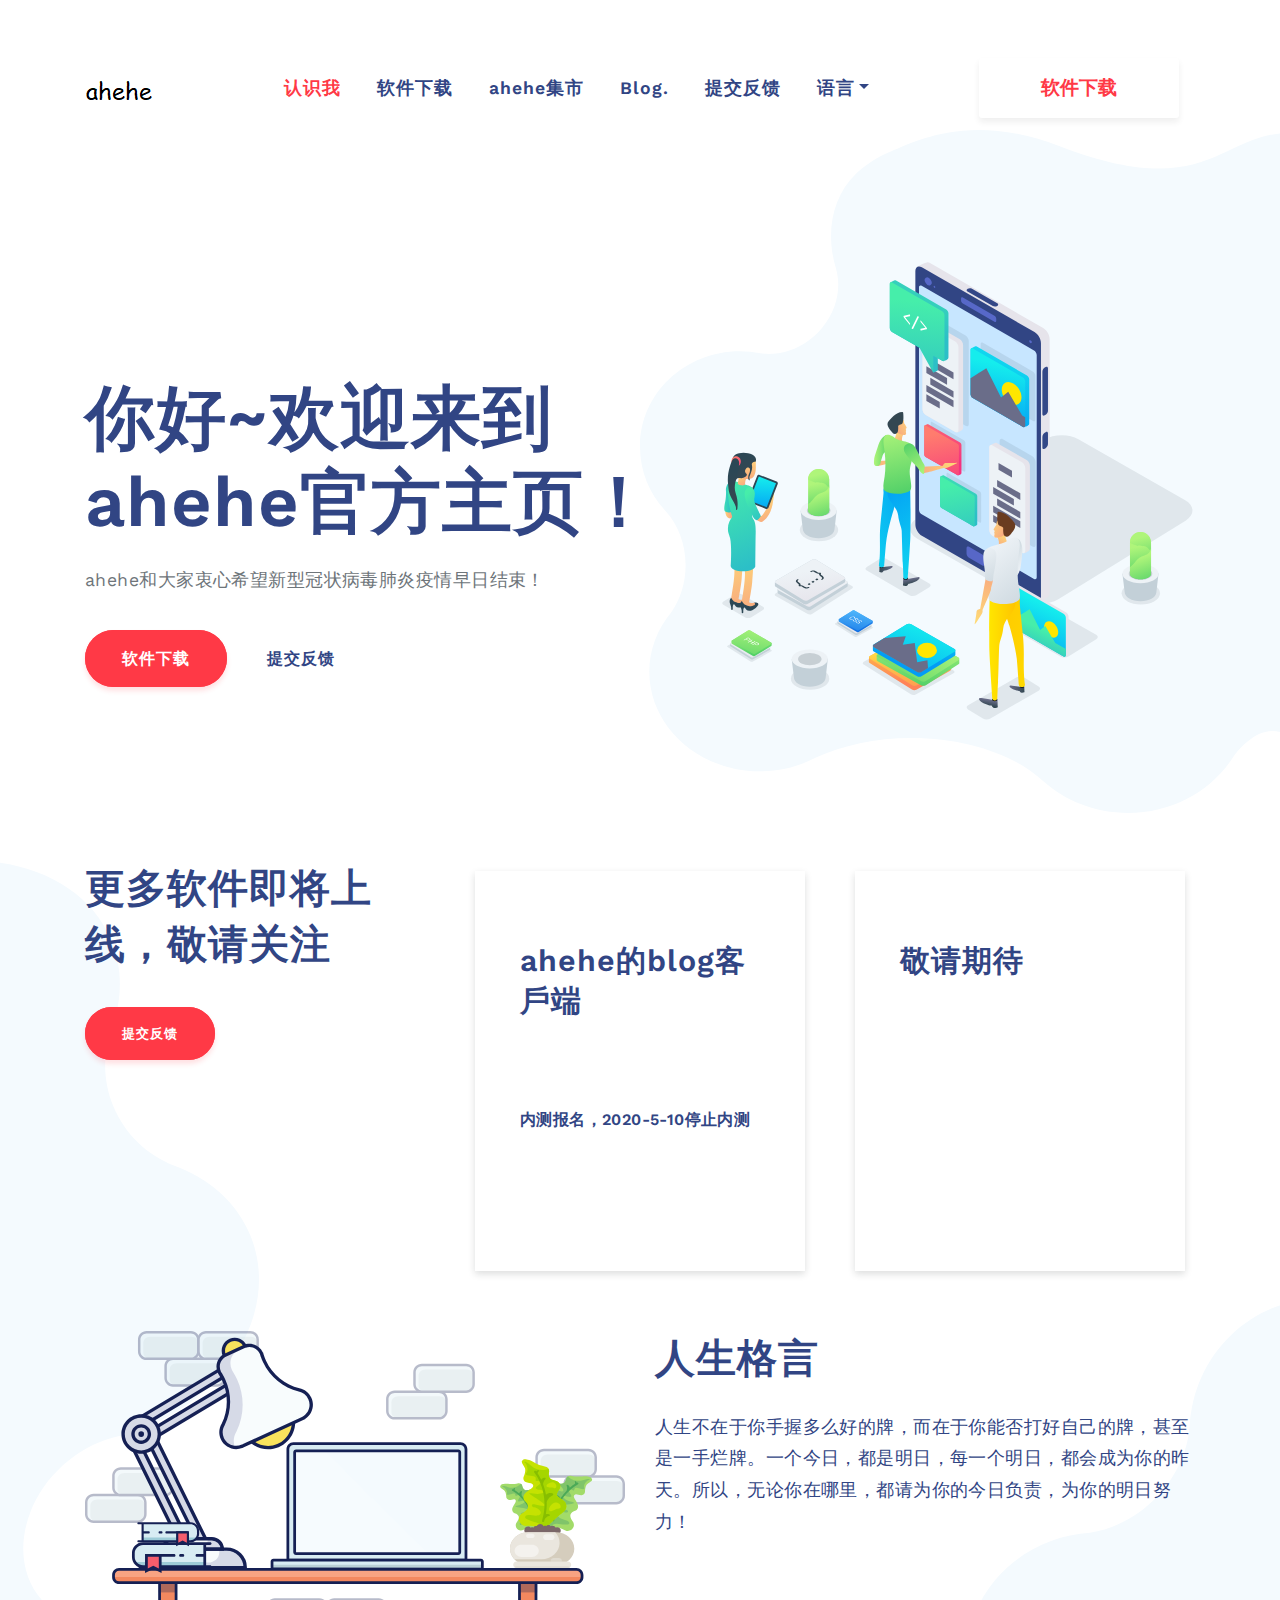
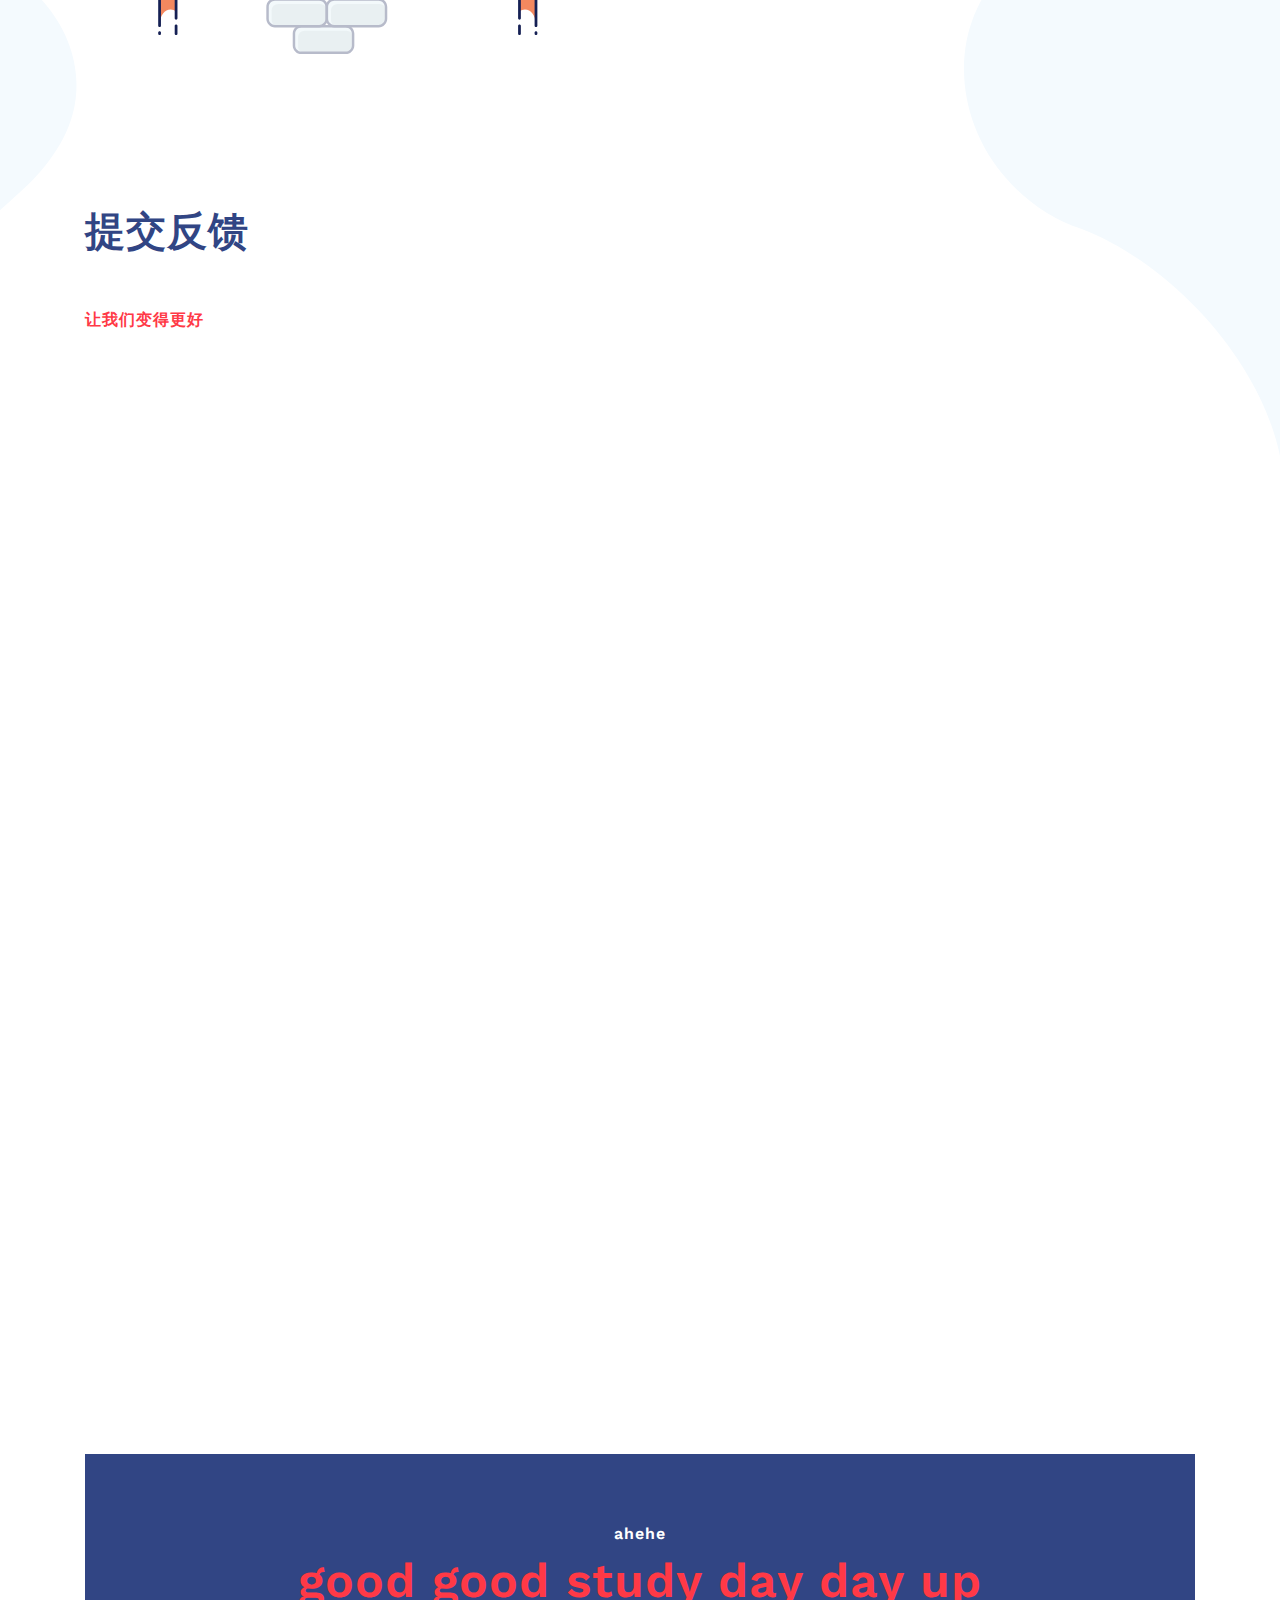
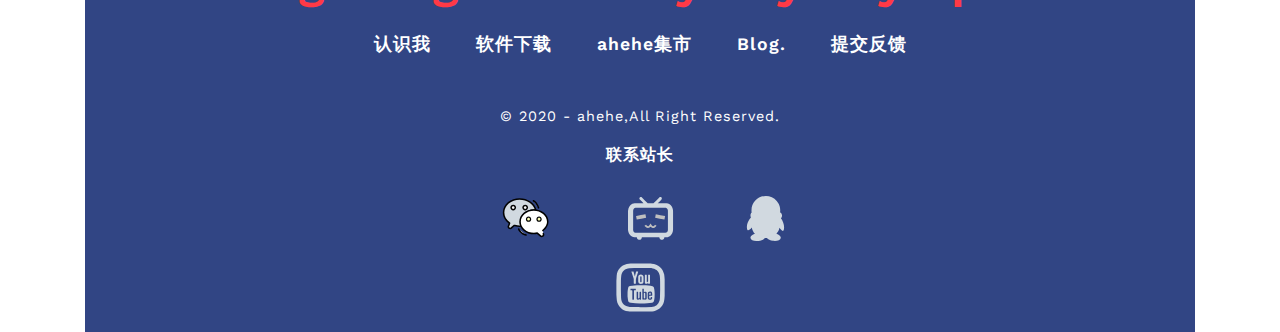
==== commit 9f0ba19e: "Update index.html" ====
--- a/index.html
+++ b/index.html
@@ -47,7 +47,7 @@
             </li>
             <li class="nav-item">
               <!-- Nav Link -->
-              <a class="nav-link" target="_blank" data-scroll href="https://ahehe2505.github.io/ahehe.github.io/" >Blog.</a>
+              <a class="nav-link" target="_blank" data-scroll href="https://ahehe2505.github.io/blog/" >Blog.</a>
             </li>
             <li class="nav-item">
               <!-- Nav Link -->
@@ -194,4 +194,4 @@
   <script src="js/main.js"></script>
   <!-- Scripts Ends -->
 </body>
-</html>+</html>
